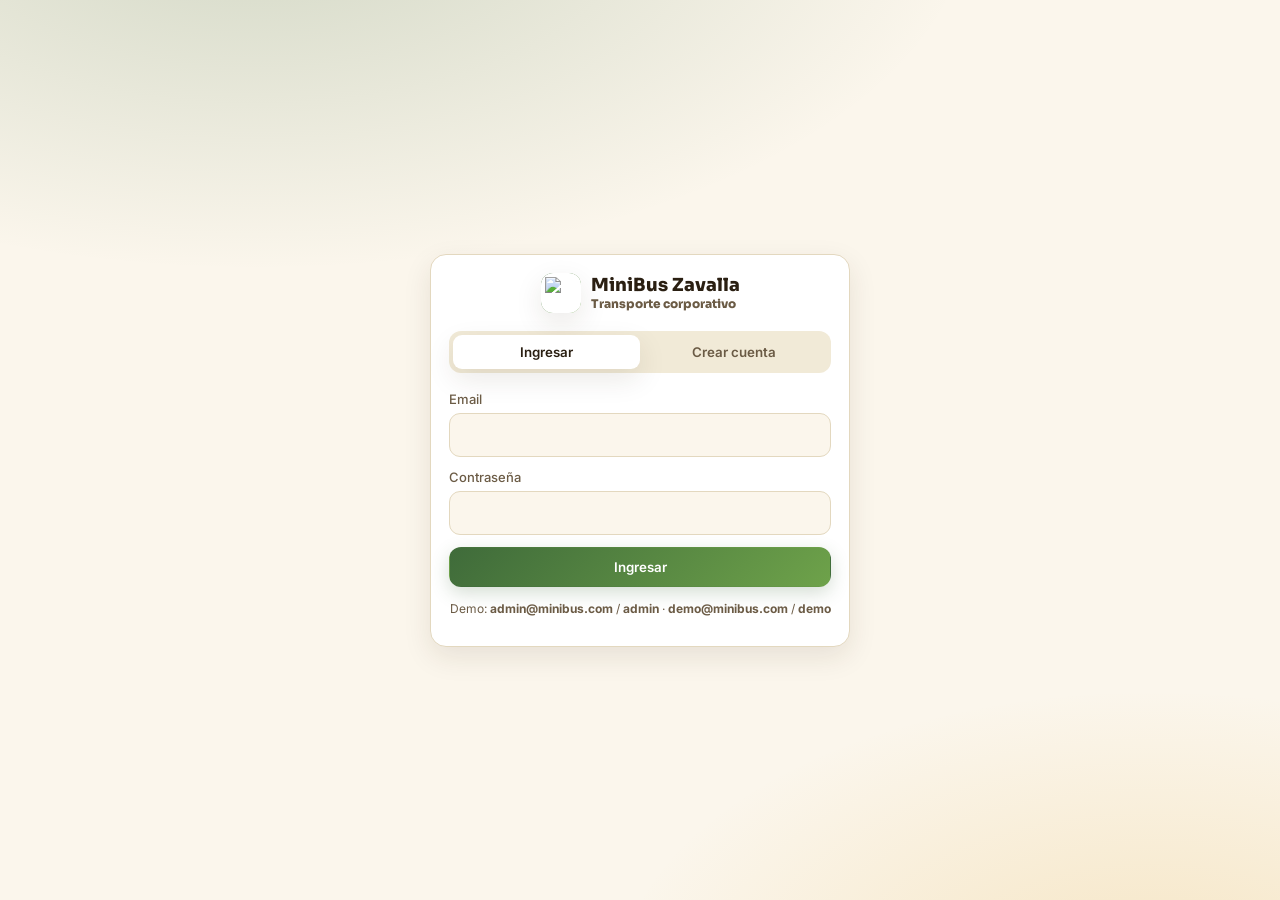
==== index.html @ c2098329 "Add files via upload" ====
<!DOCTYPE html>
<html lang="es" data-theme="light">
<head>
  <meta charset="UTF-8" />
  <meta name="viewport" content="width=device-width, initial-scale=1, viewport-fit=cover" />
  <meta name="theme-color" content="#3f6b3a" />
  <title>MiniBus Zavalla — Rosario</title>
  <meta name="description" content="App de reservas del minibús laboral Plaza Sarmiento ↔ Parque Villarino." />
  <link rel="preconnect" href="https://fonts.googleapis.com" />
  <link rel="preconnect" href="https://fonts.gstatic.com" crossorigin />
  <link href="https://fonts.googleapis.com/css2?family=Sora:wght@600;700;800&family=Inter:wght@400;500;600;700&display=swap" rel="stylesheet" />
  <link rel="stylesheet" href="/app.css" />
</head>
<body>
  <div id="app"></div>
  <div id="toast" class="toast" role="status" aria-live="polite"></div>
  <script src="/app.js" defer></script>
</body>
</html>
---- app.css ----
:root {
  /* Paleta otoñal: verdes, marrones, amarillos */
  --bg: #fbf6ec;
  --bg-elev: #ffffff;
  --bg-soft: #f1ead7;
  --fg: #2a1f12;
  --fg-muted: #6b5b45;
  --border: #e3d8bf;
  --brand: #3f6b3a;        /* verde bosque */
  --brand-2: #6ea24a;      /* verde hoja */
  --accent: #c97a1f;       /* ámbar otoñal */
  --leaf: #e2a72e;         /* amarillo dorado */
  --bark: #6b3f1d;         /* marrón corteza */
  --ok: #4f8a2a;
  --warn: #c9851f;
  --bad: #b1421f;
  --ring: rgba(63, 107, 58, 0.22);
  --shadow: 0 10px 28px rgba(60, 40, 15, 0.10);
  --radius: 16px;
  --radius-sm: 10px;
}
[data-theme="dark"] {
  --bg: #1a1410;
  --bg-elev: #251c14;
  --bg-soft: #2e2418;
  --fg: #f3ead6;
  --fg-muted: #b9a585;
  --border: #3a2c1f;
  --brand: #7fb45a;
  --brand-2: #b8d28a;
  --accent: #e2a72e;
  --leaf: #f0c14b;
  --bark: #a06a3e;
  --ring: rgba(127, 180, 90, 0.28);
  --shadow: 0 14px 34px rgba(0, 0, 0, 0.45);
}

* { box-sizing: border-box; }
html, body { margin: 0; padding: 0; }
body {
  font-family: 'Inter', system-ui, -apple-system, Segoe UI, Roboto, sans-serif;
  background: var(--bg);
  color: var(--fg);
  -webkit-font-smoothing: antialiased;
  min-height: 100dvh;
}
h1, h2, h3, h4 { font-family: 'Sora', 'Inter', sans-serif; letter-spacing: -0.01em; margin: 0; }
button { font-family: inherit; }
a { color: var(--accent); text-decoration: none; }

/* Layout */
.app-shell { display: flex; flex-direction: column; min-height: 100dvh; padding-bottom: 84px; }
.topbar {
  position: sticky; top: 0; z-index: 10;
  display: flex; align-items: center; justify-content: space-between;
  padding: 14px 18px;
  background: color-mix(in srgb, var(--bg-elev) 92%, transparent);
  backdrop-filter: saturate(140%) blur(10px);
  border-bottom: 1px solid var(--border);
}
.brand { display: flex; align-items: center; gap: 10px; font-weight: 800; font-family: 'Sora'; }
.brand-mark {
  width: 40px; height: 40px; border-radius: 12px;
  background: linear-gradient(135deg, var(--brand), var(--brand-2));
  display: grid; place-items: center; color: white; font-weight: 800;
  box-shadow: var(--shadow); overflow: hidden;
}
.brand-mark img { width: 100%; height: 100%; object-fit: contain; padding: 4px; background: white; }
.topbar-actions { display: flex; gap: 8px; align-items: center; }
.icon-btn {
  width: 38px; height: 38px; border-radius: 12px; border: 1px solid var(--border);
  background: var(--bg-elev); color: var(--fg); cursor: pointer;
  display: grid; place-items: center; transition: transform .15s, background .15s;
}
.icon-btn:hover { transform: translateY(-1px); background: var(--bg-soft); }

main { padding: 18px; max-width: 1100px; width: 100%; margin: 0 auto; flex: 1; }

/* Hero banner */
.hero {
  position: relative;
  width: 100%;
  height: 200px;
  border-radius: var(--radius);
  overflow: hidden;
  margin-bottom: 18px;
  box-shadow: var(--shadow);
  background: var(--bg-soft);
}
.hero img { width: 100%; height: 100%; object-fit: cover; display: block; }
.hero .hero-overlay {
  position: absolute; inset: 0;
  background: linear-gradient(180deg, transparent 30%, rgba(20,12,4,0.55) 100%);
  display: flex; align-items: flex-end; padding: 18px 22px;
}
.hero h2 { color: #fff; font-size: 22px; text-shadow: 0 2px 10px rgba(0,0,0,0.5); }
.hero p { color: #f5e9c8; margin: 4px 0 0; font-size: 13px; font-weight: 500; }
@media (max-width: 520px) { .hero { height: 160px; } .hero h2 { font-size: 18px; } }

/* Bottom nav */
.bottom-nav {
  position: fixed; bottom: 0; left: 0; right: 0; z-index: 20;
  background: color-mix(in srgb, var(--bg-elev) 96%, transparent);
  backdrop-filter: blur(10px);
  border-top: 1px solid var(--border);
  display: grid; grid-template-columns: repeat(5, 1fr);
  padding: 8px env(safe-area-inset-right) calc(8px + env(safe-area-inset-bottom)) env(safe-area-inset-left);
}
.nav-item {
  border: none; background: transparent; color: var(--fg-muted);
  display: flex; flex-direction: column; align-items: center; gap: 2px;
  padding: 8px 4px; font-size: 11px; cursor: pointer; border-radius: 10px;
  transition: color .15s, background .15s;
}
.nav-item.active { color: var(--brand); }
.nav-item:hover { background: var(--bg-soft); }
.nav-item svg { width: 22px; height: 22px; }

/* Cards & UI */
.card {
  background: var(--bg-elev); border: 1px solid var(--border);
  border-radius: var(--radius); padding: 18px; box-shadow: var(--shadow);
}
.card + .card { margin-top: 14px; }
.card-header { display: flex; justify-content: space-between; align-items: center; margin-bottom: 12px; gap: 10px; flex-wrap: wrap; }
.card-title { font-size: 18px; font-weight: 700; }
.muted { color: var(--fg-muted); }
.row { display: flex; gap: 10px; flex-wrap: wrap; }
.grid-2 { display: grid; grid-template-columns: repeat(auto-fit, minmax(220px, 1fr)); gap: 12px; }
.stack { display: flex; flex-direction: column; gap: 12px; }

/* Route blocks (ida / vuelta) */
.route-block {
  display: flex; gap: 12px; align-items: center;
  padding: 10px 12px; border-radius: 12px;
  background: var(--bg-soft); border: 1px solid var(--border);
}
.route-block + .route-block { margin-top: 8px; }
.route-icon {
  width: 38px; height: 38px; border-radius: 10px;
  display: grid; place-items: center; flex-shrink: 0;
  background: linear-gradient(135deg, var(--brand), var(--brand-2));
  color: white; font-size: 18px;
}
.route-block.vuelta .route-icon { background: linear-gradient(135deg, var(--accent), var(--leaf)); }
.route-block .r-t { font-weight: 700; font-size: 14px; }
.route-block .r-s { font-size: 12px; color: var(--fg-muted); margin-top: 2px; }

/* Buttons */
.btn {
  display: inline-flex; align-items: center; justify-content: center; gap: 8px;
  padding: 11px 16px; border-radius: 12px; border: 1px solid transparent;
  background: var(--bg-soft); color: var(--fg); cursor: pointer; font-weight: 600;
  transition: transform .12s, box-shadow .15s, background .15s;
}
.btn:hover { transform: translateY(-1px); }
.btn:active { transform: translateY(0); }
.btn:disabled { opacity: 0.5; cursor: not-allowed; transform: none; }
.btn-primary { background: linear-gradient(135deg, var(--brand), var(--brand-2)); color: white; box-shadow: 0 6px 18px var(--ring); }
.btn-ghost { background: transparent; border-color: var(--border); }
.btn-danger { background: transparent; border-color: var(--bad); color: var(--bad); }
.btn-sm { padding: 7px 12px; font-size: 13px; border-radius: 10px; }
.btn-block { width: 100%; }

/* Inputs */
.field { display: flex; flex-direction: column; gap: 6px; }
.field label { font-size: 13px; color: var(--fg-muted); font-weight: 500; }
.input, .select, textarea {
  width: 100%; padding: 11px 13px; border-radius: 11px;
  border: 1px solid var(--border); background: var(--bg);
  color: var(--fg); font: inherit; outline: none;
  transition: border-color .15s, box-shadow .15s;
}
.input:focus, .select:focus, textarea:focus { border-color: var(--brand); box-shadow: 0 0 0 4px var(--ring); }

/* Badges */
.badge {
  display: inline-flex; align-items: center; gap: 6px;
  padding: 4px 10px; border-radius: 999px; font-size: 12px; font-weight: 600;
  background: var(--bg-soft); color: var(--fg-muted);
}
.badge.ok { background: color-mix(in srgb, var(--ok) 18%, transparent); color: var(--ok); }
.badge.warn { background: color-mix(in srgb, var(--warn) 20%, transparent); color: var(--warn); }
.badge.bad { background: color-mix(in srgb, var(--bad) 18%, transparent); color: var(--bad); }
.badge.brand { background: color-mix(in srgb, var(--brand) 20%, transparent); color: var(--brand); }

/* Aviso de inscripción */
.notice {
  background: color-mix(in srgb, var(--leaf) 22%, var(--bg-soft));
  border: 1px solid color-mix(in srgb, var(--leaf) 50%, var(--border));
  color: var(--bark);
  padding: 12px 14px; border-radius: 12px; font-size: 13px; font-weight: 500;
  display: flex; gap: 10px; align-items: flex-start;
}

/* Seat map */
.bus {
  background: var(--bg-soft); border: 1px solid var(--border);
  border-radius: 22px; padding: 18px; position: relative;
}
.bus-front {
  display: flex; align-items: center; justify-content: space-between;
  padding: 8px 12px 14px; border-bottom: 1px dashed var(--border); margin-bottom: 14px;
  color: var(--fg-muted); font-size: 12px;
}
.steering { width: 28px; height: 28px; border-radius: 50%; border: 3px solid var(--fg-muted); position: relative; }
.steering::before, .steering::after { content: ''; position: absolute; background: var(--fg-muted); }
.steering::before { left: 50%; top: 2px; bottom: 2px; width: 3px; transform: translateX(-50%); }
.steering::after { top: 50%; left: 2px; right: 2px; height: 3px; transform: translateY(-50%); }
.seat-grid {
  display: grid;
  grid-template-columns: repeat(5, 1fr);
  gap: 8px;
}
.seat {
  aspect-ratio: 1/1; border-radius: 10px; border: 1px solid var(--border);
  background: var(--bg-elev); display: grid; place-items: center;
  font-weight: 700; font-size: 13px; cursor: default; position: relative;
  transition: transform .12s;
}
.seat.free { color: var(--ok); border-color: color-mix(in srgb, var(--ok) 40%, var(--border)); }
.seat.free.me-can-book { cursor: pointer; background: color-mix(in srgb, var(--ok) 12%, var(--bg-elev)); }
.seat.free.me-can-book:hover { transform: scale(1.06); }
.seat.taken { background: color-mix(in srgb, var(--bark) 18%, var(--bg-elev)); color: var(--bark); border-color: color-mix(in srgb, var(--bark) 40%, var(--border)); }
.seat.mine { background: linear-gradient(135deg, var(--brand), var(--brand-2)); color: white; border-color: transparent; box-shadow: 0 6px 16px var(--ring); }
.seat .tag { position: absolute; bottom: 2px; right: 4px; font-size: 9px; opacity: .8; font-weight: 500; }
.seat-legend { display: flex; gap: 14px; flex-wrap: wrap; margin-top: 14px; font-size: 12px; color: var(--fg-muted); }
.seat-legend .dot { display: inline-block; width: 12px; height: 12px; border-radius: 4px; margin-right: 6px; vertical-align: middle; }
.dot.free { background: color-mix(in srgb, var(--ok) 30%, transparent); border: 1px solid var(--ok); }
.dot.taken { background: color-mix(in srgb, var(--bark) 30%, transparent); border: 1px solid var(--bark); }
.dot.mine { background: linear-gradient(135deg, var(--brand), var(--brand-2)); }
.dot.wait { background: color-mix(in srgb, var(--warn) 30%, transparent); border: 1px solid var(--warn); }

/* Trip cards */
.trip-card { display: flex; gap: 14px; align-items: center; padding: 14px; border-radius: var(--radius); border: 1px solid var(--border); background: var(--bg-elev); transition: transform .12s; }
.trip-card:hover { transform: translateY(-2px); }
.trip-date { text-align: center; min-width: 64px; padding: 8px 6px; border-radius: 12px; background: var(--bg-soft); }
.trip-date .day { font-family: 'Sora'; font-size: 22px; font-weight: 800; line-height: 1; }
.trip-date .month { font-size: 11px; text-transform: uppercase; color: var(--fg-muted); margin-top: 2px; }
.trip-meta { flex: 1; min-width: 0; }
.trip-meta .t1 { font-weight: 700; font-size: 15px; }
.trip-meta .t2 { color: var(--fg-muted); font-size: 13px; margin-top: 2px; }

.occupancy-bar { height: 6px; background: var(--bg-soft); border-radius: 999px; overflow: hidden; margin-top: 8px; }
.occupancy-bar > span { display: block; height: 100%; background: linear-gradient(90deg, var(--brand), var(--brand-2)); transition: width .3s; }

/* Lists */
.list { display: flex; flex-direction: column; gap: 8px; }
.list-item {
  display: flex; align-items: center; gap: 12px;
  padding: 10px 12px; border-radius: 11px;
  background: var(--bg-soft); border: 1px solid transparent;
}
.list-item .order { width: 28px; height: 28px; border-radius: 8px; background: var(--bg-elev); display: grid; place-items: center; font-weight: 700; font-size: 13px; }
.list-item.is-me { background: color-mix(in srgb, var(--brand) 16%, var(--bg-soft)); border-color: color-mix(in srgb, var(--brand) 35%, transparent); }
.list-item.waitlist { background: color-mix(in srgb, var(--warn) 14%, var(--bg-soft)); }

/* Auth */
.auth-wrap { min-height: 100dvh; display: grid; place-items: center; padding: 24px; background: radial-gradient(1200px 600px at 20% -10%, color-mix(in srgb, var(--brand) 22%, transparent), transparent 60%), radial-gradient(900px 500px at 90% 110%, color-mix(in srgb, var(--leaf) 22%, transparent), transparent 60%), var(--bg); }
.auth-card { width: 100%; max-width: 420px; }
.auth-tabs { display: grid; grid-template-columns: 1fr 1fr; background: var(--bg-soft); border-radius: 12px; padding: 4px; margin-bottom: 18px; }
.auth-tabs button { padding: 9px; border: none; background: transparent; color: var(--fg-muted); border-radius: 9px; cursor: pointer; font-weight: 600; }
.auth-tabs button.active { background: var(--bg-elev); color: var(--fg); box-shadow: var(--shadow); }

/* Stats */
.stat { background: var(--bg-elev); border: 1px solid var(--border); border-radius: var(--radius); padding: 14px; }
.stat .k { font-size: 12px; color: var(--fg-muted); text-transform: uppercase; letter-spacing: .04em; }
.stat .v { font-family: 'Sora'; font-size: 26px; font-weight: 800; margin-top: 6px; }

/* Calendar */
.calendar { display: grid; grid-template-columns: repeat(7, 1fr); gap: 8px; }
.cal-day { background: var(--bg-soft); border: 1px solid var(--border); border-radius: 12px; padding: 10px; min-height: 90px; display: flex; flex-direction: column; gap: 6px; }
.cal-day .cd-h { display: flex; justify-content: space-between; align-items: center; font-size: 11px; color: var(--fg-muted); text-transform: uppercase; }
.cal-day.has-trip { border-color: color-mix(in srgb, var(--brand) 45%, var(--border)); }
.cal-day .occ { font-size: 18px; font-family: 'Sora'; font-weight: 800; }
.cal-day .barmini { height: 4px; background: var(--bg-elev); border-radius: 4px; overflow: hidden; }
.cal-day .barmini span { display: block; height: 100%; background: linear-gradient(90deg, var(--brand), var(--brand-2)); }
@media (max-width: 720px) {
  .calendar { grid-template-columns: repeat(2, 1fr); }
}

/* Toast */
.toast {
  position: fixed; bottom: 100px; left: 50%; transform: translateX(-50%) translateY(20px);
  background: var(--fg); color: var(--bg); padding: 11px 18px; border-radius: 12px;
  font-weight: 600; font-size: 14px; opacity: 0; pointer-events: none;
  transition: opacity .2s, transform .2s; z-index: 100; box-shadow: var(--shadow);
}
.toast.show { opacity: 1; transform: translateX(-50%) translateY(0); }

/* Empty */
.empty { text-align: center; padding: 36px 18px; color: var(--fg-muted); }
.empty .em { font-size: 38px; margin-bottom: 8px; }

/* Profile */
.avatar {
  width: 44px; height: 44px; border-radius: 50%;
  background: linear-gradient(135deg, var(--brand), var(--brand-2));
  color: white; display: grid; place-items: center; font-weight: 700;
}
.profile-head { display: flex; gap: 14px; align-items: center; }

/* Tables */
.table { width: 100%; border-collapse: collapse; }
.table th, .table td { text-align: left; padding: 10px 8px; border-bottom: 1px solid var(--border); font-size: 14px; }
.table th { font-size: 12px; color: var(--fg-muted); text-transform: uppercase; letter-spacing: .04em; font-weight: 600; }

/* Section title */
.section-title { font-family: 'Sora'; font-size: 22px; font-weight: 800; margin: 4px 0 14px; }
.section-sub { color: var(--fg-muted); margin-top: -8px; margin-bottom: 14px; }

/* Helpers */
.spacer { height: 14px; }
.hidden { display: none !important; }
.right { margin-left: auto; }
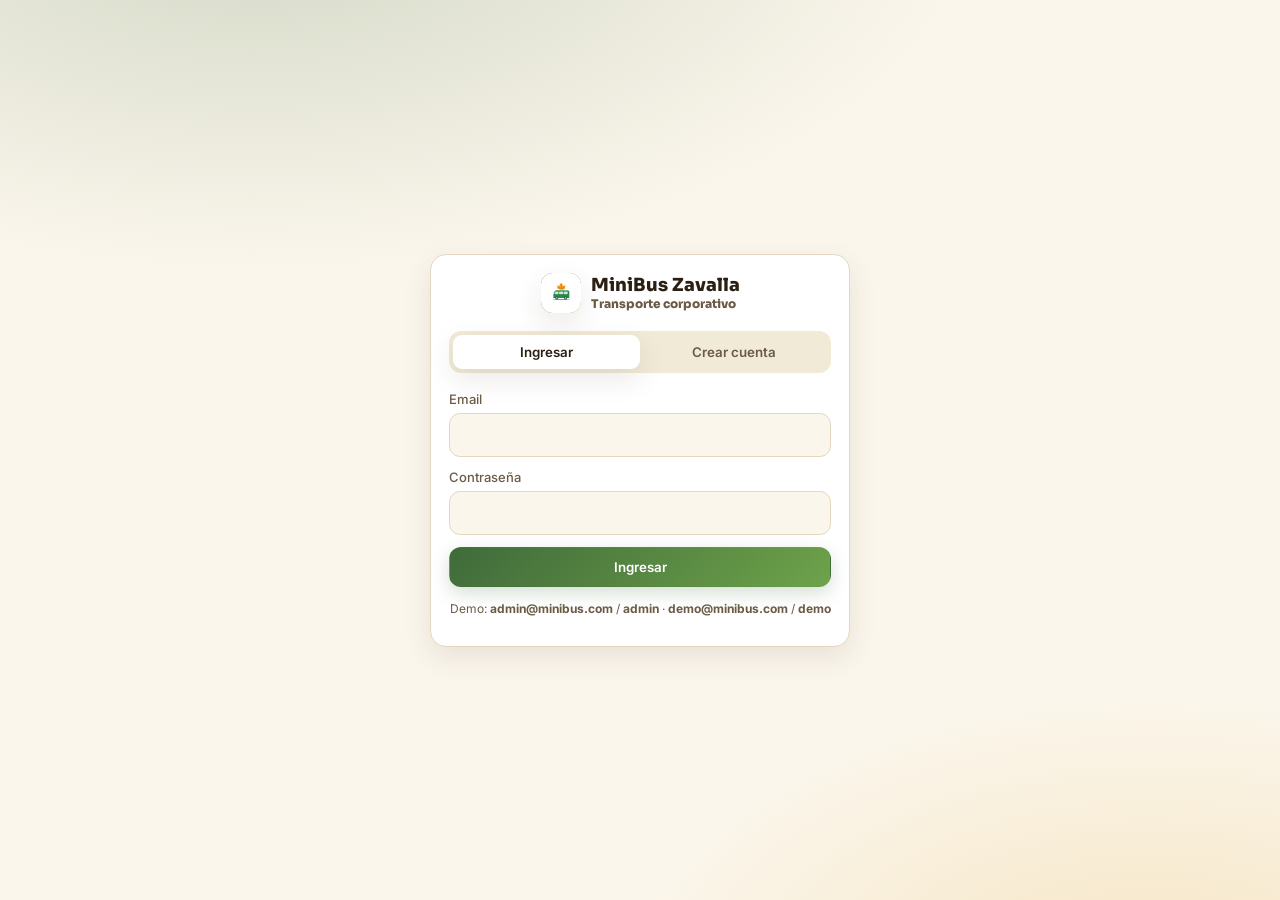
==== commit c14ad5c4: "Add files via upload" ====
--- a/index.html
+++ b/index.html
@@ -4,16 +4,18 @@
   <meta charset="UTF-8" />
   <meta name="viewport" content="width=device-width, initial-scale=1, viewport-fit=cover" />
   <meta name="theme-color" content="#3f6b3a" />
-  <title>MiniBus Zavalla — Rosario</title>
+  <title>MiniBus Zavalla — Reservas</title>
   <meta name="description" content="App de reservas del minibús laboral Plaza Sarmiento ↔ Parque Villarino." />
   <link rel="preconnect" href="https://fonts.googleapis.com" />
   <link rel="preconnect" href="https://fonts.gstatic.com" crossorigin />
   <link href="https://fonts.googleapis.com/css2?family=Sora:wght@600;700;800&family=Inter:wght@400;500;600;700&display=swap" rel="stylesheet" />
-  <link rel="stylesheet" href="/app.css" />
+<link rel="stylesheet" href="app.css">
 </head>
 <body>
   <div id="app"></div>
   <div id="toast" class="toast" role="status" aria-live="polite"></div>
-  <script src="/app.js" defer></script>
+<script src="app.js" defer></script>
 </body>
 </html>
+
+
